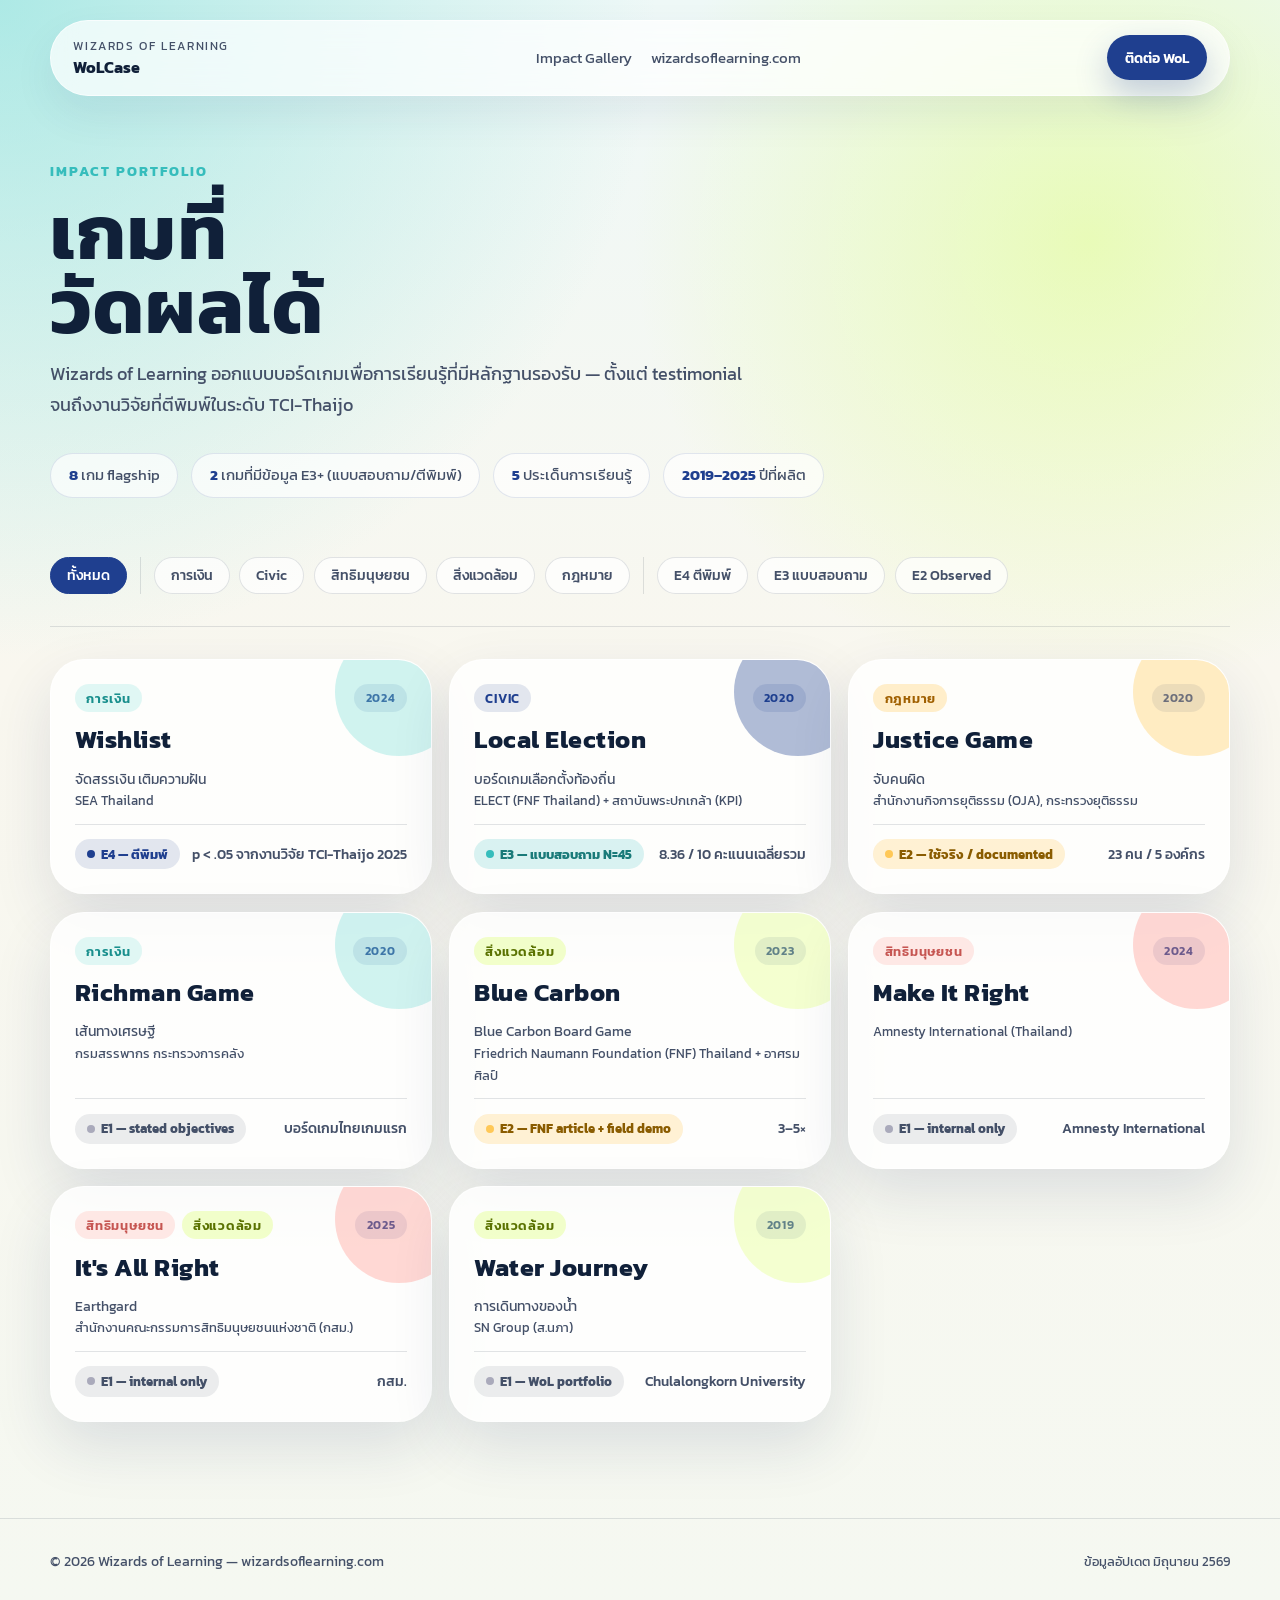
==== game.html @ ea37ae2d "feat: launch WoLCase Phase 1 — Impact Gallery + per-game detail pages - index.html: Impact Gallery w" ====
<!DOCTYPE html>
<html lang="th">
<head>
  <meta charset="UTF-8">
  <meta name="viewport" content="width=device-width, initial-scale=1.0">
  <title>WoLCase — Game Detail</title>
  <link rel="stylesheet" href="styles.css">
</head>
<body>

<header class="site-header">
  <div class="brand">
    <div>
      <span class="brand-kicker">Wizards of Learning</span>
      <strong>WoLCase</strong>
    </div>
  </div>
  <nav class="site-nav">
    <a href="index.html">Impact Gallery</a>
    <a href="https://wizardsoflearning.com" target="_blank" rel="noopener">wizardsoflearning.com</a>
  </nav>
  <a href="mailto:contact@wizardsoflearning.com" class="btn btn-primary" style="font-size:0.9rem;padding:0.55rem 1.1rem">ติดต่อ WoL</a>
</header>

<main id="main-content">
  <section class="section" style="padding-top:2rem">
    <a href="index.html" class="back-link">← กลับหน้า Impact Gallery</a>
  </section>
  <div id="page-body" style="min-height:60vh;display:flex;align-items:center;justify-content:center">
    <p style="color:var(--ink-soft)">กำลังโหลด…</p>
  </div>
</main>

<footer>
  <div class="footer-inner">
    <span>© 2026 Wizards of Learning — <a href="https://wizardsoflearning.com" target="_blank">wizardsoflearning.com</a></span>
    <span style="font-size:0.82rem;color:var(--ink-soft)">ข้อมูลอัปเดต มิถุนายน 2569</span>
  </div>
</footer>

<script>
const DOMAIN_COLORS = {
  finance:        { label:'การเงิน',       cls:'tag-mint' },
  civic:          { label:'Civic',          cls:'tag-navy' },
  'human-rights': { label:'สิทธิมนุษยชน', cls:'tag-coral' },
  environment:    { label:'สิ่งแวดล้อม',  cls:'tag-lime' },
  law:            { label:'กฎหมาย',        cls:'tag-sun'  },
};

const E_INFO = {
  4: { label:'Published', desc:'งานวิจัยที่ตีพิมพ์ในวารสารวิชาการ (TCI/Scopus) หรือรายงานประเมินผลจากองค์กรอิสระ', color:'var(--navy)' },
  3: { label:'Structured', desc:'ข้อมูลจากแบบสอบถาม / การทดสอบ pre-post (N≥30) วิเคราะห์ด้วยสถิติ', color:'var(--mint-deep)' },
  2: { label:'Observed', desc:'สังเกตและบันทึกโดย facilitator / partner — รายงาน event หรือบทความสื่อที่ยืนยันการใช้งาน', color:'var(--sun)' },
  1: { label:'Anecdote', desc:'Testimonial / stated learning objectives — ยังไม่มีการวัดที่เป็นระบบ', color:'#aab' },
};

const KABIR_LABELS = {
  K:'Knowledge',
  A:'Attitude',
  B:'Behavior',
  I:'Impact',
  R:'Reach',
};

function scoreDotsHTML(score, eClass){
  return [1,2,3,4].map(i=>
    `<div class="kabir-dot${i<=score?' filled '+eClass:''}"></div>`
  ).join('');
}

function eClass(s){ return s>=4?'e4':s>=3?'e3':s>=2?'e2':'e1'; }

function sourceTypeLabel(t){
  if(t==='published') return ['source-published','ตีพิมพ์'];
  if(t==='observed')  return ['source-observed','Observed'];
  return ['source-anecdote','Anecdote'];
}

function buildPage(g){
  const domTags = (g.domain||[]).map(d=>{
    const dc = DOMAIN_COLORS[d]||{label:d,cls:'tag-navy'};
    return `<span class="tag ${dc.cls}">${dc.label}</span>`;
  }).join('');

  const eInfo = E_INFO[g.e_score] || E_INFO[1];
  const ec = eClass(g.e_score);

  // KABIR cards
  const kabirCards = Object.entries(g.kabir||{}).map(([k,v])=>{
    const kec = eClass(v.score);
    return `
    <div class="kabir-card">
      <div class="kabir-letter">${k}</div>
      <div class="kabir-name">${KABIR_LABELS[k]||k}</div>
      <div class="kabir-score">${scoreDotsHTML(v.score, kec)}</div>
      <div class="kabir-note">${v.note||''}</div>
    </div>`;
  }).join('');

  // Stats
  const statCards = [
    g.players && { value:g.players, label:'จำนวนผู้เล่น' },
    g.duration && { value:g.duration, label:'ระยะเวลา' },
    g.r_label  && { value:g.r_label, label:'Reach' },
    g.target   && g.target!=='ไม่ระบุ' && { value:g.target, label:'กลุ่มเป้าหมาย' },
  ].filter(Boolean).slice(0,4);

  const statsHTML = statCards.map(s=>`
    <div class="stat-card">
      <div class="stat-value" style="font-size:${s.value.length>12?'1.1rem':'2.2rem'}">${s.value}</div>
      <div class="stat-label">${s.label}</div>
    </div>`).join('');

  // Quotes
  const quotesHTML = (g.quotes||[]).map(q=>`
    <div class="source-item" style="border-left:4px solid var(--mint-deep)">
      <div class="source-text" style="font-style:italic;font-size:0.95rem">
        "${q.text}"
        <small style="display:block;margin-top:0.35rem;font-style:normal;font-size:0.82rem">— ${q.source}</small>
      </div>
    </div>`).join('');

  // Quantitative block (Local Election special)
  let quantHTML = '';
  if(g.quantitative){
    const q = g.quantitative;
    quantHTML = `
    <section class="section stats-section" style="padding-top:0">
      <h2 style="font-size:1.4rem;margin-bottom:1rem">ผลการวิจัยเชิงปริมาณ</h2>
      <p style="color:var(--ink-soft);font-size:0.92rem;margin-bottom:1.2rem">N=${q.n} — ${q.context}</p>
      <div style="display:flex;flex-direction:column;gap:1rem">
        ${(q.constructs||[]).map(c=>`
          <div style="padding:1.2rem;border-radius:var(--radius-lg);background:rgba(255,255,255,0.8);border:1px solid var(--line);box-shadow:var(--shadow)">
            <div style="display:flex;justify-content:space-between;align-items:center;margin-bottom:0.75rem">
              <strong style="font-size:1rem">${c.name}</strong>
              <span class="e-badge e3" style="font-size:1rem">M = ${c.mean}</span>
            </div>
            ${(c.items||[]).slice(0,3).map(item=>`
              <div style="display:flex;justify-content:space-between;padding:0.4rem 0;border-top:1px solid var(--line);font-size:0.88rem;color:var(--ink-soft)">
                <span>${item.text}</span>
                <span style="font-weight:700;color:var(--navy)">${item.mean}${item.pct_high?` (${item.pct_high}%)`:''}</span>
              </div>`).join('')}
          </div>`).join('')}
      </div>
    </section>`;
  }

  // Sources
  const sourcesHTML = (g.sources||[]).map(s=>{
    const [cls,lbl] = sourceTypeLabel(s.type);
    return `
    <div class="source-item">
      <span class="source-badge ${cls}">E${s.e_score} ${lbl}</span>
      <div class="source-text">
        <strong>${s.title}</strong><br>${s.note||''}
      </div>
    </div>`;
  }).join('');

  // Gaps
  const gapsHTML = (g.gaps||[]).map(gap=>`
    <div style="display:flex;gap:0.6rem;padding:0.6rem 0;border-top:1px solid var(--line);font-size:0.9rem;color:var(--ink-soft)">
      <span style="flex:0 0 auto;color:var(--coral)">○</span>${gap}
    </div>`).join('');

  // E-scale
  const escaleHTML = [4,3,2,1].map(lvl=>`
    <div class="e-scale-row${g.e_score===lvl?' current':''}">
      <span class="e-scale-badge">E${lvl}</span>
      <span>${E_INFO[lvl].label}</span>
      ${g.e_score===lvl?'<span style="margin-left:auto">◀ ตอนนี้</span>':''}
    </div>`).join('');

  document.title = `WoLCase — ${g.name}`;

  return `
  <section class="section">
    <div class="game-hero">
      <div class="game-hero-copy">
        <span class="game-label">${domTags}</span>
        <h1>${g.name}<br><span style="opacity:0.6;font-size:0.55em;line-height:2">${g.name_th!==g.name?g.name_th:''}</span></h1>
        <p class="game-hero-lead">${g.headline_th}</p>
        <div class="game-facts">
          <div><strong>${g.year}</strong><span>ปีที่ผลิต</span></div>
          <div><strong style="font-size:1.2rem">${g.e_label||'E'+g.e_score}</strong><span>Evidence</span></div>
          <div><strong style="font-size:1.1rem">${g.r_label||'R'+g.r_score}</strong><span>Reach</span></div>
        </div>
      </div>
      <div class="e-showcase">
        <div class="e-showcase-label">Evidence Score</div>
        <div class="e-score-big">E${g.e_score}</div>
        <div class="e-score-name">${eInfo.label}</div>
        <div class="e-desc">${eInfo.desc}</div>
        <div class="e-scale">${escaleHTML}</div>
      </div>
    </div>
  </section>

  ${statsHTML ? `<section class="section stats-section"><div class="stats-grid">${statsHTML}</div></section>` : ''}

  <section class="section kabir-section">
    <h2>KABIR Impact Profile</h2>
    <p style="color:var(--ink-soft);margin-bottom:1.2rem;font-size:0.95rem">
      Knowledge · Attitude · Behavior · Impact · Reach — 5 มิติที่ WoL ติดตาม
    </p>
    <div class="kabir-grid">${kabirCards}</div>
  </section>

  ${quantHTML}

  ${quotesHTML ? `
  <section class="section" style="padding:1.5rem 0">
    <h2 style="font-size:1.4rem;margin-bottom:1rem">เสียงจากผู้ใช้</h2>
    <div style="display:flex;flex-direction:column;gap:0.75rem">${quotesHTML}</div>
  </section>` : ''}

  ${g.design_note ? `
  <section class="section" style="padding:1.5rem 0">
    <h2 style="font-size:1.4rem;margin-bottom:0.75rem">Game Design</h2>
    <div style="padding:1.2rem;border-radius:var(--radius-lg);background:rgba(255,255,255,0.8);border:1px solid var(--line);color:var(--ink-soft);font-size:0.95rem;line-height:1.75">${g.design_note}</div>
  </section>` : ''}

  ${g.client ? `
  <div class="section proposal-box">
    <div class="proposal-box-copy">
      <p>"${g.headline_th}"</p>
      <small>ลูกค้า: ${g.client} | ${g.source||''}</small>
    </div>
    <div class="proposal-box-actions">
      <a href="mailto:contact@wizardsoflearning.com?subject=สนใจ ${g.name}" class="btn btn-primary">ใช้ใน Proposal</a>
      <a href="index.html" class="btn btn-secondary">← ดูเกมอื่น</a>
    </div>
  </div>` : ''}

  <section class="section sources-section">
    <h2>แหล่งข้อมูล</h2>
    ${sourcesHTML}
    ${gapsHTML ? `
    <div style="margin-top:1.5rem">
      <h3 style="font-size:1.1rem;margin-bottom:0.5rem;color:var(--ink-soft)">ช่องว่างที่ยังขาด</h3>
      ${gapsHTML}
    </div>` : ''}
  </section>
  `;
}

async function init(){
  const params = new URLSearchParams(window.location.search);
  const slug = params.get('slug');
  if(!slug){
    window.location.href = 'index.html';
    return;
  }
  try {
    const res = await fetch(`data/${slug}.json`);
    if(!res.ok) throw new Error('not found');
    const g = await res.json();
    document.getElementById('page-body').innerHTML = buildPage(g);
  } catch(e){
    document.getElementById('page-body').innerHTML =
      '<div class="section" style="padding:4rem 0;color:var(--ink-soft)"><p>ไม่พบข้อมูลเกมนี้ — <a href="index.html">กลับหน้าหลัก</a></p></div>';
  }
}

init();
</script>
</body>
</html>
---- styles.css ----
@import url('https://fonts.googleapis.com/css2?family=Kanit:wght@400;500;600;700&display=swap');

:root {
  --bg: #f6f8f4;
  --surface: rgba(255,255,255,0.82);
  --surface-strong: #ffffff;
  --ink: #102039;
  --ink-soft: #445068;
  --mint: #78ddd7;
  --mint-deep: #36bdbc;
  --lime: #dfff7d;
  --coral: #ff8f88;
  --sun: #ffc857;
  --navy: #1f3f8f;
  --line: rgba(16,32,57,0.12);
  --shadow: 0 24px 60px rgba(21,45,98,0.12);
  --radius-xl: 34px;
  --radius-lg: 24px;
  --radius-md: 18px;
  --max-width: 1180px;
}

*{box-sizing:border-box;margin:0;padding:0}
html{scroll-behavior:smooth}

body {
  font-family: 'Kanit', 'Trebuchet MS', sans-serif;
  color: var(--ink);
  background:
    radial-gradient(circle at top left, rgba(120,221,215,0.55), transparent 32%),
    radial-gradient(circle at 85% 15%, rgba(223,255,125,0.5), transparent 26%),
    linear-gradient(180deg,#eef8f7 0%,#f9f7ef 42%,#f5f8f1 100%);
  min-height: 100vh;
}

a{color:inherit;text-decoration:none}
img{display:block;max-width:100%}
h1,h2,h3,h4{font-family:'Kanit','Trebuchet MS',sans-serif;letter-spacing:0.02em}
p{line-height:1.7}

/* NAV */
.site-header {
  width: min(calc(100% - 2rem), var(--max-width));
  margin: 1.25rem auto 0;
  display: flex;
  align-items: center;
  justify-content: space-between;
  gap: 1rem;
  padding: 0.9rem 1.4rem;
  border: 1px solid rgba(255,255,255,0.65);
  background: rgba(255,255,255,0.72);
  backdrop-filter: blur(16px);
  border-radius: 999px;
  box-shadow: 0 18px 40px rgba(34,61,117,0.08);
  position: sticky;
  top: 1rem;
  z-index: 30;
}
.brand{display:flex;align-items:center;gap:0.75rem}
.brand-kicker{display:block;font-size:0.72rem;color:var(--ink-soft);text-transform:uppercase;letter-spacing:0.14em}
.brand strong{display:block;font-size:1rem;font-weight:700}
.site-nav{display:flex;align-items:center;gap:1.2rem;color:var(--ink-soft);font-size:0.95rem}
.site-nav a:hover{color:var(--navy)}
.btn {
  display:inline-flex;align-items:center;justify-content:center;
  min-height:2.8rem;padding:0.7rem 1.2rem;
  border-radius:999px;font-family:inherit;font-size:0.95rem;font-weight:600;
  cursor:pointer;border:none;
  transition:transform 180ms ease,box-shadow 180ms ease;
}
.btn-primary{background:var(--navy);color:#fff;box-shadow:0 14px 32px rgba(31,63,143,0.26)}
.btn-primary:hover{transform:translateY(-2px);box-shadow:0 18px 40px rgba(31,63,143,0.32)}
.btn-secondary{background:rgba(255,255,255,0.7);color:var(--ink);border:1px solid var(--line)}
.btn-secondary:hover{transform:translateY(-2px);background:rgba(255,255,255,0.95)}

/* LAYOUT */
.section{width:min(calc(100% - 2rem),var(--max-width));margin:0 auto}

/* HERO */
.hero{padding:4rem 0 2.5rem}
.hero-eyebrow{color:var(--mint-deep);font-size:0.9rem;font-weight:700;text-transform:uppercase;letter-spacing:0.14em;margin-bottom:0.9rem}
.hero h1{font-size:clamp(2.8rem,6vw,5.5rem);line-height:0.96;margin-bottom:1rem;max-width:12ch}
.hero-lead{font-size:1.1rem;color:var(--ink-soft);max-width:44rem;margin-bottom:2rem;line-height:1.75}
.hero-stats{display:flex;flex-wrap:wrap;gap:0.8rem;margin-top:1.8rem}
.hero-stat{padding:0.65rem 1.1rem;border-radius:999px;border:1px solid rgba(31,63,143,0.12);background:rgba(255,255,255,0.65);color:var(--ink-soft);font-size:0.92rem}
.hero-stat strong{color:var(--navy);font-weight:700}

/* FILTER BAR */
.filter-bar{
  display:flex;flex-wrap:wrap;gap:0.6rem;
  padding:1.2rem 0 2rem;
  border-bottom:1px solid var(--line);
  margin-bottom:2rem;
}
.filter-chip{
  padding:0.45rem 1rem;border-radius:999px;
  border:1px solid var(--line);background:rgba(255,255,255,0.7);
  color:var(--ink-soft);font-size:0.88rem;font-weight:500;
  cursor:pointer;transition:all 160ms ease;font-family:inherit;
}
.filter-chip:hover,.filter-chip.active{
  background:var(--navy);color:#fff;border-color:var(--navy);
}
.filter-chip.active-mint{background:var(--mint-deep);color:#fff;border-color:var(--mint-deep)}
.filter-sep{width:1px;background:var(--line);margin:0 0.2rem;align-self:stretch}

/* GAME GRID */
.game-grid{
  display:grid;
  grid-template-columns:repeat(auto-fill,minmax(300px,1fr));
  gap:1.1rem;
  padding-bottom:4rem;
}
.game-card{
  border-radius:var(--radius-xl);
  background:rgba(255,255,255,0.82);
  border:1px solid rgba(255,255,255,0.75);
  box-shadow:var(--shadow);
  padding:1.5rem;
  display:flex;flex-direction:column;gap:0.75rem;
  transition:transform 200ms ease,box-shadow 200ms ease;
  cursor:pointer;text-decoration:none;color:var(--ink);
  position:relative;overflow:hidden;
}
.game-card:hover{transform:translateY(-4px);box-shadow:0 32px 72px rgba(21,45,98,0.18)}
.game-card-accent{
  position:absolute;top:-2rem;right:-2rem;
  width:8rem;height:8rem;border-radius:50%;
  opacity:0.35;pointer-events:none;
}
.game-card-tags{display:flex;flex-wrap:wrap;gap:0.4rem;margin-bottom:0.2rem}
.tag{
  display:inline-flex;align-items:center;padding:0.28rem 0.7rem;
  border-radius:999px;font-size:0.8rem;font-weight:600;
  text-transform:uppercase;letter-spacing:0.06em;
}
.tag-mint{background:rgba(120,221,215,0.22);color:#198f8d}
.tag-coral{background:rgba(255,143,136,0.2);color:#c65652}
.tag-navy{background:rgba(31,63,143,0.12);color:var(--navy)}
.tag-lime{background:rgba(223,255,125,0.4);color:#5a7200}
.tag-sun{background:rgba(255,200,87,0.3);color:#a06000}
.game-card h3{font-size:1.55rem;line-height:1.05;font-weight:700;margin-bottom:0.1rem}
.game-card-year{font-size:0.85rem;color:var(--ink-soft)}
.game-card-stat{
  margin-top:auto;padding-top:0.9rem;
  border-top:1px solid var(--line);
  display:flex;align-items:center;justify-content:space-between;
  gap:0.5rem;
}
.e-badge{
  display:inline-flex;align-items:center;gap:0.35rem;
  padding:0.35rem 0.75rem;border-radius:999px;font-size:0.82rem;font-weight:700;
}
.e4{background:rgba(31,63,143,0.12);color:var(--navy)}
.e3{background:rgba(54,189,188,0.18);color:#197a79}
.e2{background:rgba(255,200,87,0.25);color:#8a5c00}
.e1{background:rgba(16,32,57,0.08);color:var(--ink-soft)}
.e-dot{width:0.5rem;height:0.5rem;border-radius:50%;flex:0 0 auto}
.e4 .e-dot{background:var(--navy)}
.e3 .e-dot{background:var(--mint-deep)}
.e2 .e-dot{background:var(--sun)}
.e1 .e-dot{background:#aab}
.game-card-key{font-size:0.88rem;color:var(--ink-soft);font-weight:500}

.hidden{display:none!important}

/* GAME DETAIL PAGE */
.game-hero{
  display:grid;grid-template-columns:1.1fr 0.9fr;gap:2.5rem;
  align-items:center;padding:4rem 0 2.5rem;
}
.game-hero-copy{}
.game-label{
  display:inline-flex;margin-bottom:1rem;padding:0.5rem 0.9rem;
  border-radius:999px;background:rgba(255,255,255,0.72);
  border:1px solid rgba(16,32,57,0.09);color:var(--mint-deep);
  font-size:0.88rem;font-weight:700;letter-spacing:0.08em;text-transform:uppercase;
}
.game-hero h1{font-size:clamp(2.4rem,5.5vw,4.6rem);line-height:1.02;margin-bottom:0.9rem}
.game-hero-lead{color:var(--ink-soft);font-size:1.08rem;line-height:1.8;margin-bottom:1.5rem;max-width:40rem}
.game-facts{
  display:grid;grid-template-columns:repeat(3,minmax(0,1fr));gap:0.8rem;max-width:30rem;
}
.game-facts div{
  padding:1rem;border-radius:var(--radius-md);
  background:rgba(255,255,255,0.72);border:1px solid rgba(255,255,255,0.85);
  box-shadow:0 14px 32px rgba(31,63,143,0.08);
}
.game-facts strong{display:block;font-size:1.65rem;line-height:1;color:var(--navy);margin-bottom:0.3rem}
.game-facts span{display:block;font-size:0.84rem;color:var(--ink-soft)}

.e-showcase{
  padding:2rem;border-radius:var(--radius-xl);
  background:linear-gradient(140deg,rgba(31,63,143,0.95),rgba(54,189,188,0.9));
  color:#fff;box-shadow:var(--shadow);
}
.e-showcase-label{font-size:0.82rem;font-weight:700;text-transform:uppercase;letter-spacing:0.12em;opacity:0.75;margin-bottom:0.5rem}
.e-score-big{font-size:5rem;font-weight:700;line-height:1;margin-bottom:0.2rem}
.e-score-name{font-size:1.3rem;font-weight:700;margin-bottom:1.2rem}
.e-desc{font-size:0.95rem;opacity:0.85;line-height:1.65}
.e-scale{display:grid;gap:0.45rem;margin-top:1.4rem}
.e-scale-row{
  display:flex;align-items:center;gap:0.6rem;
  padding:0.5rem 0.75rem;border-radius:0.9rem;
  background:rgba(255,255,255,0.1);font-size:0.85rem;
}
.e-scale-row.current{background:rgba(255,255,255,0.22);font-weight:700}
.e-scale-badge{
  min-width:2rem;height:1.6rem;border-radius:0.4rem;
  display:inline-flex;align-items:center;justify-content:center;
  font-size:0.78rem;font-weight:700;background:rgba(255,255,255,0.15);
}

/* KABIR */
.kabir-section{padding:2.5rem 0}
.kabir-section h2{font-size:clamp(1.8rem,3.5vw,2.8rem);margin-bottom:1.2rem}
.kabir-grid{display:grid;grid-template-columns:repeat(5,minmax(0,1fr));gap:0.8rem}
.kabir-card{
  padding:1.2rem;border-radius:var(--radius-lg);
  background:rgba(255,255,255,0.8);border:1px solid rgba(255,255,255,0.75);
  box-shadow:var(--shadow);
}
.kabir-letter{font-size:2.4rem;font-weight:700;color:var(--navy);line-height:1}
.kabir-name{font-size:0.78rem;color:var(--ink-soft);text-transform:uppercase;letter-spacing:0.1em;margin:0.2rem 0 0.75rem}
.kabir-score{
  display:flex;gap:0.3rem;margin-bottom:0.6rem;
}
.kabir-dot{width:1rem;height:1rem;border-radius:50%;background:var(--line)}
.kabir-dot.filled.e4{background:var(--navy)}
.kabir-dot.filled.e3{background:var(--mint-deep)}
.kabir-dot.filled.e2{background:var(--sun)}
.kabir-dot.filled.e1{background:#aab}
.kabir-note{font-size:0.83rem;color:var(--ink-soft);line-height:1.55}

/* STATS */
.stats-section{padding:2rem 0}
.stats-grid{display:grid;grid-template-columns:repeat(auto-fill,minmax(200px,1fr));gap:0.9rem}
.stat-card{
  padding:1.35rem;border-radius:var(--radius-lg);
  background:rgba(255,255,255,0.8);border:1px solid rgba(255,255,255,0.75);
  box-shadow:var(--shadow);
}
.stat-value{font-size:2.2rem;font-weight:700;color:var(--navy);line-height:1;margin-bottom:0.35rem}
.stat-label{font-size:0.85rem;color:var(--ink-soft);line-height:1.5}

/* PROPOSAL BOX */
.proposal-box{
  padding:1.8rem;border-radius:var(--radius-xl);
  background:linear-gradient(135deg,rgba(223,255,125,0.78),rgba(120,221,215,0.9) 48%,rgba(31,63,143,0.92));
  margin:2.5rem 0;
  display:grid;grid-template-columns:1fr auto;gap:1.5rem;align-items:center;
}
.proposal-box-copy{background:rgba(255,255,255,0.88);border-radius:calc(var(--radius-xl) - 4px);padding:1.4rem}
.proposal-box-copy p{margin:0;font-size:1.05rem;line-height:1.7;font-style:italic;color:var(--ink)}
.proposal-box-copy small{display:block;margin-top:0.6rem;font-size:0.82rem;color:var(--ink-soft);font-style:normal}
.proposal-box-actions{display:flex;flex-direction:column;gap:0.7rem;flex:0 0 auto}

/* SOURCES */
.sources-section{padding:2rem 0 4rem}
.sources-section h2{font-size:1.5rem;margin-bottom:1rem}
.source-item{
  padding:1.1rem 1.3rem;border-radius:var(--radius-md);
  background:rgba(255,255,255,0.72);border:1px solid var(--line);
  margin-bottom:0.65rem;display:flex;align-items:flex-start;gap:1rem;
}
.source-badge{
  flex:0 0 auto;padding:0.3rem 0.6rem;border-radius:0.5rem;
  font-size:0.78rem;font-weight:700;text-transform:uppercase;
}
.source-published{background:rgba(31,63,143,0.12);color:var(--navy)}
.source-observed{background:rgba(255,200,87,0.25);color:#8a5c00}
.source-anecdote{background:rgba(16,32,57,0.08);color:var(--ink-soft)}
.source-text{font-size:0.9rem;line-height:1.65;color:var(--ink-soft)}
.source-text a{color:var(--mint-deep);text-decoration:underline;font-weight:600}

/* BACK LINK */
.back-link{display:inline-flex;align-items:center;gap:0.5rem;color:var(--ink-soft);font-size:0.9rem;margin:1.5rem 0 0.5rem;padding:0.6rem 0}
.back-link:hover{color:var(--navy)}

/* FOOTER */
footer{
  border-top:1px solid var(--line);padding:2rem 0;margin-top:2rem;
  color:var(--ink-soft);font-size:0.88rem;
}
.footer-inner{
  width:min(calc(100% - 2rem),var(--max-width));margin:0 auto;
  display:flex;align-items:center;justify-content:space-between;gap:1rem;
}

/* EMPTY STATE */
.empty-state{
  grid-column:1/-1;padding:4rem;text-align:center;
  color:var(--ink-soft);
}
.empty-state p{font-size:1.1rem}

/* RESPONSIVE */
@media(max-width:900px){
  .game-hero{grid-template-columns:1fr}
  .kabir-grid{grid-template-columns:repeat(3,1fr)}
  .proposal-box{grid-template-columns:1fr}
}
@media(max-width:640px){
  .site-nav{display:none}
  .kabir-grid{grid-template-columns:repeat(2,1fr)}
  .game-facts{grid-template-columns:repeat(2,1fr)}
}
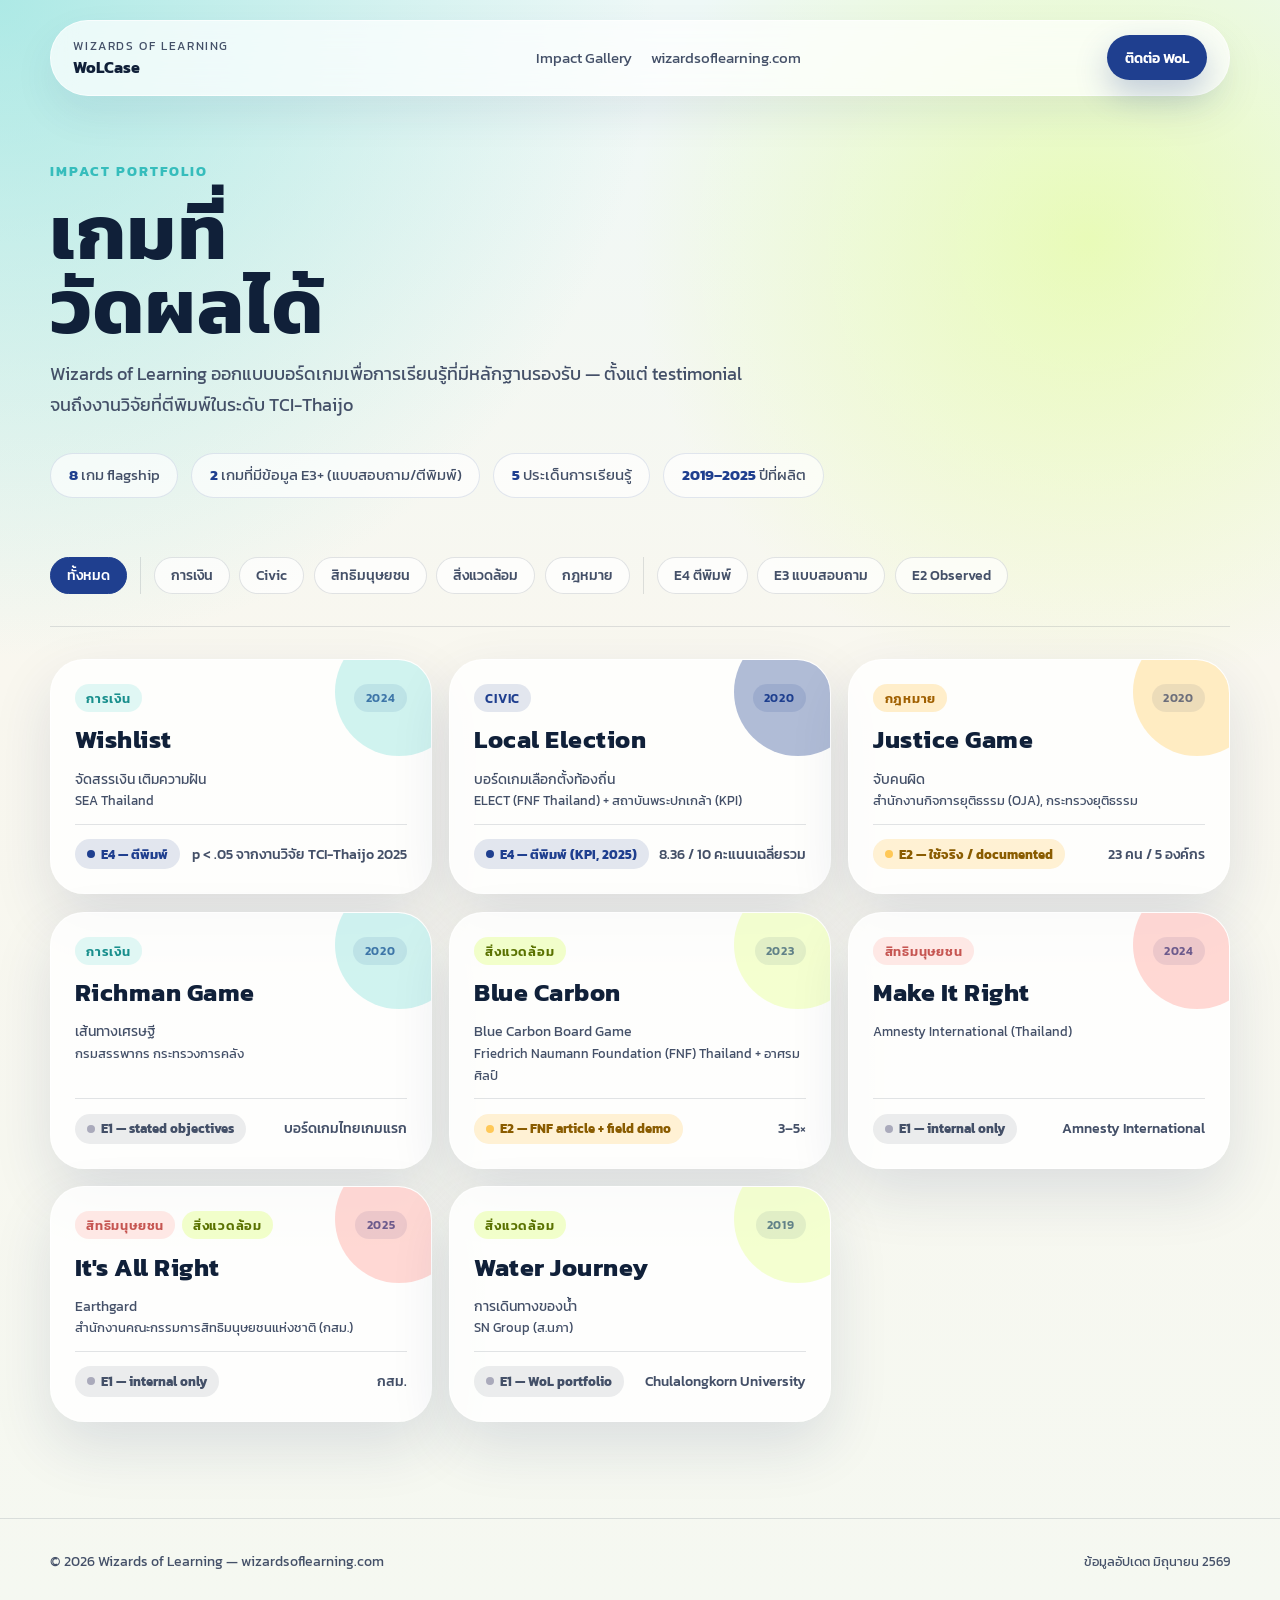
==== commit 0870bd1a: "fix: redesign game detail page layout + upgrade Local Election to E4 - game.html: full rewrite — sin" ====
--- a/game.html
+++ b/game.html
@@ -5,6 +5,171 @@
   <meta name="viewport" content="width=device-width, initial-scale=1.0">
   <title>WoLCase — Game Detail</title>
   <link rel="stylesheet" href="styles.css">
+  <style>
+    .gd-hero {
+      padding: 3rem 0 2rem;
+      border-bottom: 1px solid var(--line);
+      margin-bottom: 2.5rem;
+    }
+    .gd-eyebrow { display:flex;gap:0.5rem;flex-wrap:wrap;align-items:center;margin-bottom:1rem; }
+    .gd-title { font-size:clamp(2.6rem,7vw,5rem);line-height:1.0;font-weight:700;margin-bottom:0.4rem; }
+    .gd-title-sub { font-size:1.1rem;font-weight:500;color:var(--ink-soft);margin-bottom:1.25rem; }
+    .gd-headline {
+      font-size:1.1rem;color:var(--ink);line-height:1.8;max-width:54rem;
+      margin-bottom:2rem;padding:1.1rem 1.4rem;
+      background:rgba(255,255,255,0.8);
+      border-left:4px solid var(--mint-deep);
+      border-radius:0 var(--radius-md) var(--radius-md) 0;
+    }
+    .gd-meta { display:flex;flex-wrap:wrap;gap:0.65rem;align-items:center; }
+    .gd-chip {
+      display:inline-flex;align-items:center;gap:0.4rem;
+      padding:0.5rem 1rem;border-radius:999px;font-size:0.9rem;font-weight:600;
+      background:rgba(255,255,255,0.8);border:1px solid var(--line);
+    }
+    .gd-chip small { font-size:0.77rem;color:var(--ink-soft);font-weight:400;margin-left:0.15rem; }
+    .gd-chip-e { background:var(--navy);color:#fff;border-color:var(--navy);font-size:1rem; }
+
+    /* E-block */
+    .e-block {
+      padding:1.6rem;border-radius:var(--radius-xl);
+      background:linear-gradient(135deg,rgba(31,63,143,0.93),rgba(54,189,188,0.88));
+      color:#fff;margin-bottom:2.5rem;
+    }
+    .e-block-top { display:flex;align-items:center;gap:1.5rem;margin-bottom:0.9rem;flex-wrap:wrap; }
+    .e-big { font-size:4.5rem;font-weight:700;line-height:1; }
+    .e-label-wrap {}
+    .e-label-name { font-size:1.4rem;font-weight:700; }
+    .e-label-sub { font-size:0.85rem;opacity:0.75;margin-top:0.15rem; }
+    .e-desc { font-size:0.95rem;opacity:0.88;line-height:1.7;margin-bottom:1.2rem; }
+    .e-scale { display:grid;gap:0.4rem; }
+    .esr {
+      display:flex;align-items:center;gap:0.75rem;padding:0.5rem 0.85rem;
+      border-radius:0.75rem;background:rgba(255,255,255,0.1);font-size:0.88rem;
+    }
+    .esr.cur { background:rgba(255,255,255,0.22);font-weight:700; }
+    .esr .eb {
+      min-width:2.4rem;text-align:center;padding:0.2rem 0.4rem;
+      border-radius:0.4rem;font-size:0.8rem;font-weight:700;background:rgba(255,255,255,0.18);
+    }
+    .esr .em { margin-left:auto;font-size:0.8rem;opacity:0.75; }
+
+    /* Stat chips */
+    .sc-row { display:flex;flex-wrap:wrap;gap:0.75rem;margin-bottom:2.5rem; }
+    .sc {
+      padding:1rem 1.3rem;border-radius:var(--radius-lg);
+      background:rgba(255,255,255,0.82);border:1px solid rgba(255,255,255,0.75);
+      box-shadow:0 8px 24px rgba(21,45,98,0.09);min-width:140px;
+    }
+    .sc-v { font-size:1.5rem;font-weight:700;color:var(--navy);line-height:1.1;margin-bottom:0.25rem; }
+    .sc-v.sm { font-size:1rem; }
+    .sc-l { font-size:0.82rem;color:var(--ink-soft); }
+
+    /* KABIR */
+    .kb-wrap { margin-bottom:2.5rem; }
+    .kb-wrap h2 { font-size:1.55rem;margin-bottom:0.3rem; }
+    .kb-sub { font-size:0.88rem;color:var(--ink-soft);margin-bottom:1.1rem; }
+    .kb-grid { display:grid;grid-template-columns:repeat(5,1fr);gap:0.75rem; }
+    .kb-card {
+      padding:1.1rem;border-radius:var(--radius-lg);
+      background:rgba(255,255,255,0.82);border:1px solid rgba(255,255,255,0.75);
+      box-shadow:0 8px 24px rgba(21,45,98,0.08);
+    }
+    .kb-l { font-size:2rem;font-weight:700;color:var(--navy);line-height:1; }
+    .kb-n { font-size:0.73rem;color:var(--ink-soft);text-transform:uppercase;letter-spacing:0.09em;margin:0.15rem 0 0.6rem; }
+    .kb-dots { display:flex;gap:0.3rem;margin-bottom:0.5rem; }
+    .kd { width:0.9rem;height:0.9rem;border-radius:50%;background:var(--line);flex:0 0 auto; }
+    .kd.e4{background:var(--navy)}.kd.e3{background:var(--mint-deep)}.kd.e2{background:var(--sun)}.kd.e1{background:#b0bac8}
+    .kb-note { font-size:0.8rem;color:var(--ink-soft);line-height:1.55; }
+
+    /* Quant */
+    .qt-wrap { margin-bottom:2.5rem; }
+    .qt-wrap h2 { font-size:1.55rem;margin-bottom:0.5rem; }
+    .qt-ctx {
+      font-size:0.88rem;color:var(--ink-soft);
+      background:rgba(255,200,87,0.18);border-left:3px solid var(--sun);
+      padding:0.6rem 1rem;border-radius:0 var(--radius-md) var(--radius-md) 0;margin-bottom:1.1rem;
+    }
+    .qt-grid { display:grid;gap:0.9rem; }
+    .qt-card {
+      border-radius:var(--radius-lg);
+      background:rgba(255,255,255,0.82);border:1px solid rgba(255,255,255,0.75);
+      box-shadow:0 8px 24px rgba(21,45,98,0.08);overflow:hidden;
+    }
+    .qt-head {
+      display:flex;align-items:center;justify-content:space-between;
+      padding:0.9rem 1.25rem;border-bottom:1px solid var(--line);
+    }
+    .qt-name { font-weight:700;font-size:0.98rem; }
+    .qt-m {
+      display:flex;align-items:center;gap:0.35rem;
+      background:var(--mint-deep);color:#fff;
+      padding:0.28rem 0.75rem;border-radius:999px;font-weight:700;font-size:0.98rem;
+    }
+    .qt-m small { font-size:0.76rem;opacity:0.85; }
+    .qt-items { padding:0 1.25rem; }
+    .qt-item {
+      display:flex;align-items:flex-start;gap:0.75rem;
+      padding:0.6rem 0;border-top:1px solid var(--line);font-size:0.9rem;
+    }
+    .qt-text { flex:1;color:var(--ink-soft);line-height:1.5; }
+    .qt-score { flex:0 0 auto;font-weight:700;color:var(--navy);font-size:1.05rem;text-align:right;min-width:3.8rem; }
+    .qt-pct { font-size:0.78rem;color:var(--mint-deep);font-weight:500; }
+
+    /* Quotes */
+    .qw { margin-bottom:2.5rem; }
+    .qw h2 { font-size:1.55rem;margin-bottom:1rem; }
+    .qcard {
+      padding:1.2rem 1.5rem;border-radius:var(--radius-lg);
+      background:rgba(255,255,255,0.8);border:1px solid var(--line);
+      border-left:4px solid var(--mint);margin-bottom:0.75rem;
+    }
+    .qcard-t { font-style:italic;font-size:0.98rem;line-height:1.75;color:var(--ink); }
+    .qcard-s { margin-top:0.45rem;font-size:0.82rem;color:var(--ink-soft); }
+
+    /* CTA */
+    .cta-box {
+      border-radius:var(--radius-xl);
+      background:linear-gradient(135deg,rgba(223,255,125,0.7),rgba(120,221,215,0.85) 48%,rgba(31,63,143,0.9));
+      padding:1.75rem;margin-bottom:2.5rem;
+    }
+    .cta-inner {
+      background:rgba(255,255,255,0.92);border-radius:calc(var(--radius-xl) - 6px);
+      padding:1.3rem 1.5rem;margin-bottom:1rem;
+    }
+    .cta-inner p { font-size:0.98rem;line-height:1.75;font-style:italic;margin-bottom:0.35rem; }
+    .cta-inner small { font-size:0.81rem;color:var(--ink-soft);font-style:normal; }
+    .cta-actions { display:flex;gap:0.75rem;flex-wrap:wrap; }
+
+    /* Sources */
+    .sw { margin-bottom:4rem; }
+    .sw h2 { font-size:1.55rem;margin-bottom:1rem; }
+    .scard {
+      display:flex;align-items:flex-start;gap:1rem;
+      padding:1rem 1.25rem;border-radius:var(--radius-md);
+      background:rgba(255,255,255,0.72);border:1px solid var(--line);margin-bottom:0.6rem;
+    }
+    .sbadge {
+      flex:0 0 auto;padding:0.3rem 0.65rem;border-radius:0.5rem;
+      font-size:0.76rem;font-weight:700;text-transform:uppercase;white-space:nowrap;
+    }
+    .bp{background:rgba(31,63,143,0.12);color:var(--navy)}
+    .bo{background:rgba(255,200,87,0.25);color:#8a5c00}
+    .ba{background:rgba(16,32,57,0.08);color:var(--ink-soft)}
+    .stext { font-size:0.9rem;line-height:1.65;color:var(--ink-soft); }
+    .stitle { font-weight:600;color:var(--ink);margin-bottom:0.12rem; }
+
+    .gaps-h3 { font-size:1.05rem;color:var(--ink-soft);margin:1.5rem 0 0.5rem; }
+    .gaprow {
+      display:flex;gap:0.6rem;align-items:flex-start;
+      padding:0.5rem 0;border-top:1px solid var(--line);
+      font-size:0.9rem;color:var(--ink-soft);line-height:1.6;
+    }
+    .gapdot { flex:0 0 auto;color:var(--coral);margin-top:0.1rem; }
+
+    @media(max-width:860px){ .kb-grid{grid-template-columns:repeat(3,1fr)} }
+    @media(max-width:540px){ .kb-grid{grid-template-columns:repeat(2,1fr)} }
+  </style>
 </head>
 <body>
 
@@ -16,18 +181,15 @@
     </div>
   </div>
   <nav class="site-nav">
-    <a href="index.html">Impact Gallery</a>
+    <a href="index.html">← Impact Gallery</a>
     <a href="https://wizardsoflearning.com" target="_blank" rel="noopener">wizardsoflearning.com</a>
   </nav>
   <a href="mailto:contact@wizardsoflearning.com" class="btn btn-primary" style="font-size:0.9rem;padding:0.55rem 1.1rem">ติดต่อ WoL</a>
 </header>
 
-<main id="main-content">
-  <section class="section" style="padding-top:2rem">
-    <a href="index.html" class="back-link">← กลับหน้า Impact Gallery</a>
-  </section>
-  <div id="page-body" style="min-height:60vh;display:flex;align-items:center;justify-content:center">
-    <p style="color:var(--ink-soft)">กำลังโหลด…</p>
+<main>
+  <div id="page-body" class="section">
+    <p style="padding:4rem 0;color:var(--ink-soft)">กำลังโหลด…</p>
   </div>
 </main>
 
@@ -39,229 +201,175 @@
 </footer>
 
 <script>
-const DOMAIN_COLORS = {
-  finance:        { label:'การเงิน',       cls:'tag-mint' },
-  civic:          { label:'Civic',          cls:'tag-navy' },
-  'human-rights': { label:'สิทธิมนุษยชน', cls:'tag-coral' },
-  environment:    { label:'สิ่งแวดล้อม',  cls:'tag-lime' },
-  law:            { label:'กฎหมาย',        cls:'tag-sun'  },
+const DL = {finance:'การเงิน',civic:'Civic','human-rights':'สิทธิมนุษยชน',environment:'สิ่งแวดล้อม',law:'กฎหมาย'};
+const DC = {finance:'tag-mint',civic:'tag-navy','human-rights':'tag-coral',environment:'tag-lime',law:'tag-sun'};
+const KL = {K:'Knowledge',A:'Attitude',B:'Behavior',I:'Impact',R:'Reach'};
+const EI = {
+  4:{label:'Published',  desc:'ตีพิมพ์ในวารสารวิชาการ (TCI/Scopus) หรือรายงานประเมินผลอย่างเป็นทางการจากองค์กรวิจัยอิสระ'},
+  3:{label:'Structured', desc:'ข้อมูลจากแบบสอบถาม/การทดสอบที่เป็นระบบ (N≥30) วิเคราะห์ด้วยสถิติ'},
+  2:{label:'Observed',   desc:'สังเกตและบันทึกโดย facilitator/partner — event report หรือบทความสื่อที่ยืนยันการใช้งาน'},
+  1:{label:'Anecdote',   desc:'Testimonial / stated learning objectives — ยังไม่มีการวัดที่เป็นระบบ'}
 };
 
-const E_INFO = {
-  4: { label:'Published', desc:'งานวิจัยที่ตีพิมพ์ในวารสารวิชาการ (TCI/Scopus) หรือรายงานประเมินผลจากองค์กรอิสระ', color:'var(--navy)' },
-  3: { label:'Structured', desc:'ข้อมูลจากแบบสอบถาม / การทดสอบ pre-post (N≥30) วิเคราะห์ด้วยสถิติ', color:'var(--mint-deep)' },
-  2: { label:'Observed', desc:'สังเกตและบันทึกโดย facilitator / partner — รายงาน event หรือบทความสื่อที่ยืนยันการใช้งาน', color:'var(--sun)' },
-  1: { label:'Anecdote', desc:'Testimonial / stated learning objectives — ยังไม่มีการวัดที่เป็นระบบ', color:'#aab' },
-};
-
-const KABIR_LABELS = {
-  K:'Knowledge',
-  A:'Attitude',
-  B:'Behavior',
-  I:'Impact',
-  R:'Reach',
-};
-
-function scoreDotsHTML(score, eClass){
-  return [1,2,3,4].map(i=>
-    `<div class="kabir-dot${i<=score?' filled '+eClass:''}"></div>`
-  ).join('');
-}
-
-function eClass(s){ return s>=4?'e4':s>=3?'e3':s>=2?'e2':'e1'; }
-
-function sourceTypeLabel(t){
-  if(t==='published') return ['source-published','ตีพิมพ์'];
-  if(t==='observed')  return ['source-observed','Observed'];
-  return ['source-anecdote','Anecdote'];
-}
+function ec(s){ return s>=4?'e4':s>=3?'e3':s>=2?'e2':'e1'; }
+function dots(s,c){ return [1,2,3,4].map(i=>`<div class="kd${i<=s?' '+c:''}"></div>`).join(''); }
 
 function buildPage(g){
-  const domTags = (g.domain||[]).map(d=>{
-    const dc = DOMAIN_COLORS[d]||{label:d,cls:'tag-navy'};
-    return `<span class="tag ${dc.cls}">${dc.label}</span>`;
-  }).join('');
-
-  const eInfo = E_INFO[g.e_score] || E_INFO[1];
-  const ec = eClass(g.e_score);
-
-  // KABIR cards
-  const kabirCards = Object.entries(g.kabir||{}).map(([k,v])=>{
-    const kec = eClass(v.score);
-    return `
-    <div class="kabir-card">
-      <div class="kabir-letter">${k}</div>
-      <div class="kabir-name">${KABIR_LABELS[k]||k}</div>
-      <div class="kabir-score">${scoreDotsHTML(v.score, kec)}</div>
-      <div class="kabir-note">${v.note||''}</div>
-    </div>`;
-  }).join('');
-
-  // Stats
-  const statCards = [
-    g.players && { value:g.players, label:'จำนวนผู้เล่น' },
-    g.duration && { value:g.duration, label:'ระยะเวลา' },
-    g.r_label  && { value:g.r_label, label:'Reach' },
-    g.target   && g.target!=='ไม่ระบุ' && { value:g.target, label:'กลุ่มเป้าหมาย' },
-  ].filter(Boolean).slice(0,4);
-
-  const statsHTML = statCards.map(s=>`
-    <div class="stat-card">
-      <div class="stat-value" style="font-size:${s.value.length>12?'1.1rem':'2.2rem'}">${s.value}</div>
-      <div class="stat-label">${s.label}</div>
+  document.title = `WoLCase — ${g.name}`;
+  const ei = EI[g.e_score]||EI[1];
+
+  const domTags = (g.domain||[]).map(d=>`<span class="tag ${DC[d]||'tag-navy'}">${DL[d]||d}</span>`).join('');
+
+  const escale = [4,3,2,1].map(l=>`
+    <div class="esr${g.e_score===l?' cur':''}">
+      <span class="eb">E${l}</span>
+      <span>${EI[l].label}</span>
+      ${g.e_score===l?'<span class="em">← ตอนนี้</span>':''}
     </div>`).join('');
 
-  // Quotes
-  const quotesHTML = (g.quotes||[]).map(q=>`
-    <div class="source-item" style="border-left:4px solid var(--mint-deep)">
-      <div class="source-text" style="font-style:italic;font-size:0.95rem">
-        "${q.text}"
-        <small style="display:block;margin-top:0.35rem;font-style:normal;font-size:0.82rem">— ${q.source}</small>
-      </div>
+  const statChips = [
+    g.players&&{v:g.players,l:'จำนวนผู้เล่น'},
+    g.duration&&{v:g.duration,l:'ระยะเวลา'},
+    g.r_label&&{v:g.r_label,l:'Reach'},
+    g.target&&g.target!=='ไม่ระบุ'&&{v:g.target,l:'กลุ่มเป้าหมาย'},
+  ].filter(Boolean).map(c=>`
+    <div class="sc">
+      <div class="sc-v${c.v.length>14?' sm':''}">${c.v}</div>
+      <div class="sc-l">${c.l}</div>
     </div>`).join('');
 
-  // Quantitative block (Local Election special)
+  const kabir = Object.entries(g.kabir||{}).map(([k,v])=>`
+    <div class="kb-card">
+      <div class="kb-l">${k}</div>
+      <div class="kb-n">${KL[k]||k}</div>
+      <div class="kb-dots">${dots(v.score,ec(v.score))}</div>
+      <div class="kb-note">${v.note||'—'}</div>
+    </div>`).join('');
+
   let quantHTML = '';
   if(g.quantitative){
     const q = g.quantitative;
     quantHTML = `
-    <section class="section stats-section" style="padding-top:0">
-      <h2 style="font-size:1.4rem;margin-bottom:1rem">ผลการวิจัยเชิงปริมาณ</h2>
-      <p style="color:var(--ink-soft);font-size:0.92rem;margin-bottom:1.2rem">N=${q.n} — ${q.context}</p>
-      <div style="display:flex;flex-direction:column;gap:1rem">
-        ${(q.constructs||[]).map(c=>`
-          <div style="padding:1.2rem;border-radius:var(--radius-lg);background:rgba(255,255,255,0.8);border:1px solid var(--line);box-shadow:var(--shadow)">
-            <div style="display:flex;justify-content:space-between;align-items:center;margin-bottom:0.75rem">
-              <strong style="font-size:1rem">${c.name}</strong>
-              <span class="e-badge e3" style="font-size:1rem">M = ${c.mean}</span>
-            </div>
-            ${(c.items||[]).slice(0,3).map(item=>`
-              <div style="display:flex;justify-content:space-between;padding:0.4rem 0;border-top:1px solid var(--line);font-size:0.88rem;color:var(--ink-soft)">
-                <span>${item.text}</span>
-                <span style="font-weight:700;color:var(--navy)">${item.mean}${item.pct_high?` (${item.pct_high}%)`:''}</span>
-              </div>`).join('')}
-          </div>`).join('')}
+      <div class="qt-wrap">
+        <h2>ผลการวิจัยเชิงปริมาณ</h2>
+        <div class="qt-ctx">N = ${q.n} — ${q.context}</div>
+        <div class="qt-grid">
+          ${(q.constructs||[]).map(c=>`
+            <div class="qt-card">
+              <div class="qt-head">
+                <div class="qt-name">${c.name}</div>
+                <div class="qt-m">M = ${c.mean} <small>/ SD ${c.sd}</small></div>
+              </div>
+              <div class="qt-items">
+                ${(c.items||[]).map(it=>`
+                  <div class="qt-item">
+                    <div class="qt-text">${it.text}</div>
+                    <div class="qt-score">${it.mean}${it.pct_high?`<div class="qt-pct">${it.pct_high}%</div>`:''}</div>
+                  </div>`).join('')}
+              </div>
+            </div>`).join('')}
+        </div>
+      </div>`;
+  }
+
+  const quotes = (g.quotes||[]).length?`
+    <div class="qw">
+      <h2>เสียงจากผู้ใช้</h2>
+      ${g.quotes.map(q=>`
+        <div class="qcard">
+          <div class="qcard-t">"${q.text}"</div>
+          <div class="qcard-s">— ${q.source}</div>
+        </div>`).join('')}
+    </div>`:'';
+
+  const design = g.design_note?`
+    <div style="margin-bottom:2.5rem">
+      <h2 style="font-size:1.55rem;margin-bottom:0.75rem">Game Design</h2>
+      <div style="padding:1.2rem 1.4rem;border-radius:var(--radius-lg);background:rgba(255,255,255,0.8);border:1px solid var(--line);color:var(--ink-soft);font-size:0.95rem;line-height:1.8">${g.design_note}</div>
+    </div>`:'';
+
+  function sc(t){return t==='published'?'bp':t==='observed'?'bo':'ba';}
+  function sl(t,s){return `E${s} ${t==='published'?'ตีพิมพ์':t==='observed'?'Observed':'Anecdote'}`;}
+
+  const sources = (g.sources||[]).map(s=>`
+    <div class="scard">
+      <span class="sbadge ${sc(s.type)}">${sl(s.type,s.e_score)}</span>
+      <div class="stext"><div class="stitle">${s.title}</div>${s.note||''}</div>
+    </div>`).join('');
+
+  const gaps = (g.gaps||[]).length?`
+    <h3 class="gaps-h3">ช่องว่างที่ยังขาด</h3>
+    ${g.gaps.map(gap=>`
+      <div class="gaprow"><span class="gapdot">○</span><span>${gap}</span></div>`).join('')}`:'';
+
+  return `
+    <div class="gd-hero">
+      <div class="gd-eyebrow">${domTags}<span class="tag tag-navy">${g.year}</span></div>
+      <h1 class="gd-title">${g.name}</h1>
+      ${g.name_th&&g.name_th!==g.name?`<p class="gd-title-sub">${g.name_th}</p>`:''}
+      <blockquote class="gd-headline">${g.headline_th}</blockquote>
+      <div class="gd-meta">
+        <span class="gd-chip gd-chip-e">${g.e_label||'E'+g.e_score}</span>
+        <span class="gd-chip">${g.r_label||'R'+g.r_score}</span>
+        <span class="gd-chip">${g.client}<small>ลูกค้า</small></span>
+        ${(g.sdg||[]).map(s=>`<span class="gd-chip">${s}</span>`).join('')}
       </div>
-    </section>`;
-  }
-
-  // Sources
-  const sourcesHTML = (g.sources||[]).map(s=>{
-    const [cls,lbl] = sourceTypeLabel(s.type);
-    return `
-    <div class="source-item">
-      <span class="source-badge ${cls}">E${s.e_score} ${lbl}</span>
-      <div class="source-text">
-        <strong>${s.title}</strong><br>${s.note||''}
-      </div>
-    </div>`;
-  }).join('');
-
-  // Gaps
-  const gapsHTML = (g.gaps||[]).map(gap=>`
-    <div style="display:flex;gap:0.6rem;padding:0.6rem 0;border-top:1px solid var(--line);font-size:0.9rem;color:var(--ink-soft)">
-      <span style="flex:0 0 auto;color:var(--coral)">○</span>${gap}
-    </div>`).join('');
-
-  // E-scale
-  const escaleHTML = [4,3,2,1].map(lvl=>`
-    <div class="e-scale-row${g.e_score===lvl?' current':''}">
-      <span class="e-scale-badge">E${lvl}</span>
-      <span>${E_INFO[lvl].label}</span>
-      ${g.e_score===lvl?'<span style="margin-left:auto">◀ ตอนนี้</span>':''}
-    </div>`).join('');
-
-  document.title = `WoLCase — ${g.name}`;
-
-  return `
-  <section class="section">
-    <div class="game-hero">
-      <div class="game-hero-copy">
-        <span class="game-label">${domTags}</span>
-        <h1>${g.name}<br><span style="opacity:0.6;font-size:0.55em;line-height:2">${g.name_th!==g.name?g.name_th:''}</span></h1>
-        <p class="game-hero-lead">${g.headline_th}</p>
-        <div class="game-facts">
-          <div><strong>${g.year}</strong><span>ปีที่ผลิต</span></div>
-          <div><strong style="font-size:1.2rem">${g.e_label||'E'+g.e_score}</strong><span>Evidence</span></div>
-          <div><strong style="font-size:1.1rem">${g.r_label||'R'+g.r_score}</strong><span>Reach</span></div>
+    </div>
+
+    <div class="e-block">
+      <div class="e-block-top">
+        <div class="e-big">E${g.e_score}</div>
+        <div class="e-label-wrap">
+          <div class="e-label-name">${ei.label}</div>
+          <div class="e-label-sub">Evidence Score — WoL KABIR Framework</div>
         </div>
       </div>
-      <div class="e-showcase">
-        <div class="e-showcase-label">Evidence Score</div>
-        <div class="e-score-big">E${g.e_score}</div>
-        <div class="e-score-name">${eInfo.label}</div>
-        <div class="e-desc">${eInfo.desc}</div>
-        <div class="e-scale">${escaleHTML}</div>
+      <div class="e-desc">${ei.desc}</div>
+      <div class="e-scale">${escale}</div>
+    </div>
+
+    ${statChips?`<div class="sc-row">${statChips}</div>`:''}
+
+    <div class="kb-wrap">
+      <h2>KABIR Impact Profile</h2>
+      <p class="kb-sub">Knowledge · Attitude · Behavior · Impact · Reach — 5 มิติที่วัด (จุดสีแสดงระดับ evidence ที่มี)</p>
+      <div class="kb-grid">${kabir}</div>
+    </div>
+
+    ${quantHTML}
+    ${quotes}
+    ${design}
+
+    ${g.client?`
+    <div class="cta-box">
+      <div class="cta-inner">
+        <p>${g.headline_th}</p>
+        <small>ลูกค้า: ${g.client}${g.source?' | '+g.source:''}</small>
       </div>
-    </div>
-  </section>
-
-  ${statsHTML ? `<section class="section stats-section"><div class="stats-grid">${statsHTML}</div></section>` : ''}
-
-  <section class="section kabir-section">
-    <h2>KABIR Impact Profile</h2>
-    <p style="color:var(--ink-soft);margin-bottom:1.2rem;font-size:0.95rem">
-      Knowledge · Attitude · Behavior · Impact · Reach — 5 มิติที่ WoL ติดตาม
-    </p>
-    <div class="kabir-grid">${kabirCards}</div>
-  </section>
-
-  ${quantHTML}
-
-  ${quotesHTML ? `
-  <section class="section" style="padding:1.5rem 0">
-    <h2 style="font-size:1.4rem;margin-bottom:1rem">เสียงจากผู้ใช้</h2>
-    <div style="display:flex;flex-direction:column;gap:0.75rem">${quotesHTML}</div>
-  </section>` : ''}
-
-  ${g.design_note ? `
-  <section class="section" style="padding:1.5rem 0">
-    <h2 style="font-size:1.4rem;margin-bottom:0.75rem">Game Design</h2>
-    <div style="padding:1.2rem;border-radius:var(--radius-lg);background:rgba(255,255,255,0.8);border:1px solid var(--line);color:var(--ink-soft);font-size:0.95rem;line-height:1.75">${g.design_note}</div>
-  </section>` : ''}
-
-  ${g.client ? `
-  <div class="section proposal-box">
-    <div class="proposal-box-copy">
-      <p>"${g.headline_th}"</p>
-      <small>ลูกค้า: ${g.client} | ${g.source||''}</small>
-    </div>
-    <div class="proposal-box-actions">
-      <a href="mailto:contact@wizardsoflearning.com?subject=สนใจ ${g.name}" class="btn btn-primary">ใช้ใน Proposal</a>
-      <a href="index.html" class="btn btn-secondary">← ดูเกมอื่น</a>
-    </div>
-  </div>` : ''}
-
-  <section class="section sources-section">
-    <h2>แหล่งข้อมูล</h2>
-    ${sourcesHTML}
-    ${gapsHTML ? `
-    <div style="margin-top:1.5rem">
-      <h3 style="font-size:1.1rem;margin-bottom:0.5rem;color:var(--ink-soft)">ช่องว่างที่ยังขาด</h3>
-      ${gapsHTML}
-    </div>` : ''}
-  </section>
-  `;
+      <div class="cta-actions">
+        <a href="mailto:contact@wizardsoflearning.com?subject=สนใจ ${g.name}" class="btn btn-primary">ใช้ใน Proposal</a>
+        <a href="index.html" class="btn btn-secondary">← ดูเกมอื่น</a>
+      </div>
+    </div>`:''}
+
+    <div class="sw">
+      <h2>แหล่งข้อมูล</h2>
+      ${sources}
+      ${gaps}
+    </div>`;
 }
 
 async function init(){
-  const params = new URLSearchParams(window.location.search);
-  const slug = params.get('slug');
-  if(!slug){
-    window.location.href = 'index.html';
-    return;
-  }
+  const slug = new URLSearchParams(window.location.search).get('slug');
+  if(!slug){ window.location.href='index.html'; return; }
   try {
-    const res = await fetch(`data/${slug}.json`);
-    if(!res.ok) throw new Error('not found');
-    const g = await res.json();
+    const g = await fetch(`data/${slug}.json`).then(r=>{ if(!r.ok) throw new Error(); return r.json(); });
     document.getElementById('page-body').innerHTML = buildPage(g);
-  } catch(e){
+  } catch {
     document.getElementById('page-body').innerHTML =
-      '<div class="section" style="padding:4rem 0;color:var(--ink-soft)"><p>ไม่พบข้อมูลเกมนี้ — <a href="index.html">กลับหน้าหลัก</a></p></div>';
+      '<p style="padding:4rem 0;color:var(--ink-soft)">ไม่พบข้อมูลเกมนี้ — <a href="index.html">กลับหน้าหลัก</a></p>';
   }
 }
-
 init();
 </script>
 </body>
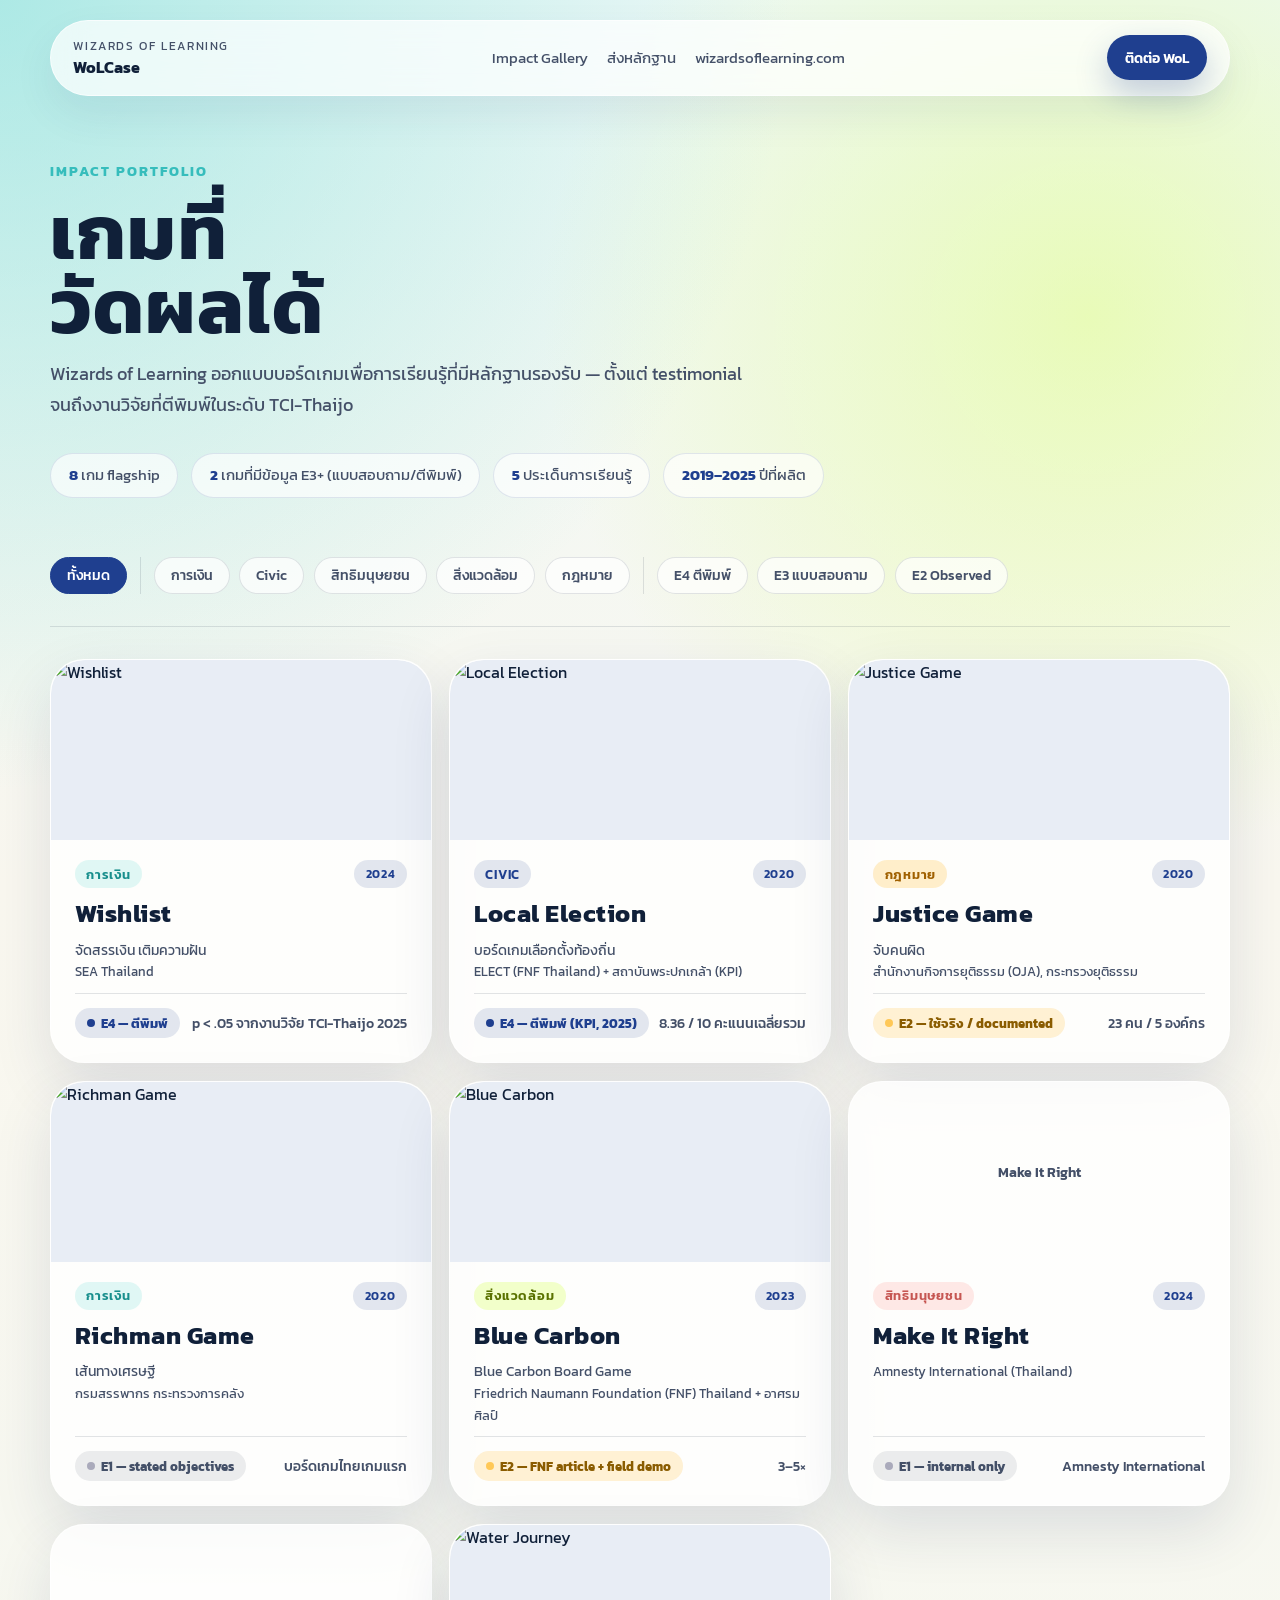
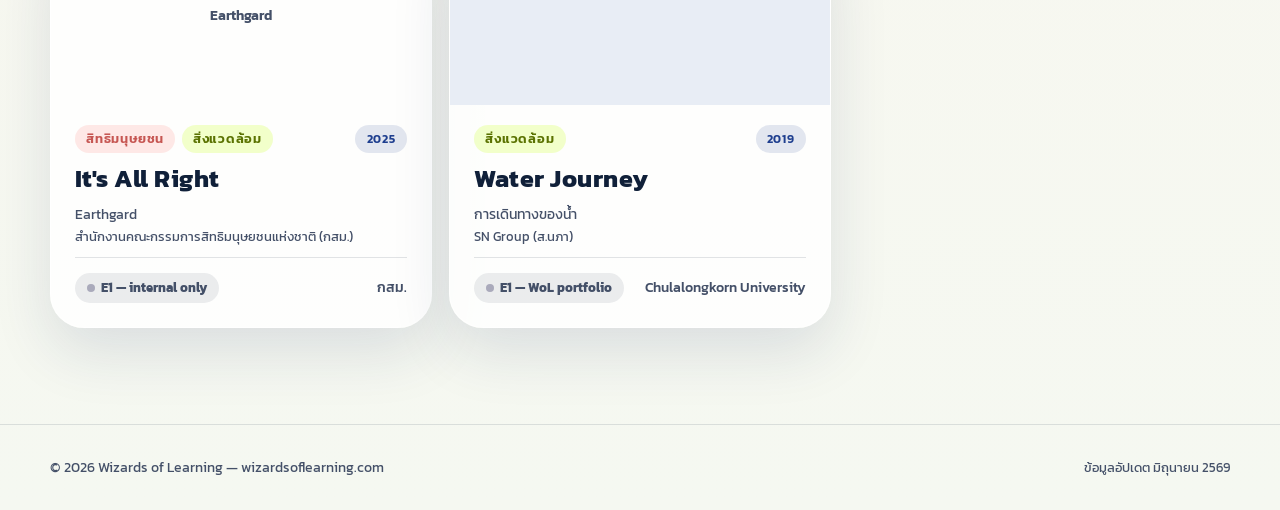
==== commit 35459036: "Add game box images, submit page, and nav link - Gallery cards and game detail pages show box images" ====
--- a/game.html
+++ b/game.html
@@ -6,6 +6,11 @@
   <title>WoLCase — Game Detail</title>
   <link rel="stylesheet" href="styles.css">
   <style>
+    .gd-img {
+      width:100%;max-height:360px;overflow:hidden;border-radius:var(--radius-xl);
+      margin-bottom:2rem;background:#e8edf5;
+    }
+    .gd-img img { width:100%;height:100%;object-fit:cover;display:block;max-height:360px; }
     .gd-hero {
       padding: 3rem 0 2rem;
       border-bottom: 1px solid var(--line);
@@ -302,7 +307,12 @@
     ${g.gaps.map(gap=>`
       <div class="gaprow"><span class="gapdot">○</span><span>${gap}</span></div>`).join('')}`:'';
 
+  const heroImg = g.image_drive_id
+    ? `<div class="gd-img"><img src="https://drive.google.com/thumbnail?id=${g.image_drive_id}&sz=w800" alt="${g.name}"></div>`
+    : '';
+
   return `
+    ${heroImg}
     <div class="gd-hero">
       <div class="gd-eyebrow">${domTags}<span class="tag tag-navy">${g.year}</span></div>
       <h1 class="gd-title">${g.name}</h1>
--- a/styles.css
+++ b/styles.css
@@ -116,11 +116,25 @@
   background:rgba(255,255,255,0.82);
   border:1px solid rgba(255,255,255,0.75);
   box-shadow:var(--shadow);
-  padding:1.5rem;
-  display:flex;flex-direction:column;gap:0.75rem;
+  display:flex;flex-direction:column;
   transition:transform 200ms ease,box-shadow 200ms ease;
   cursor:pointer;text-decoration:none;color:var(--ink);
   position:relative;overflow:hidden;
+}
+.game-card-img{
+  width:100%;height:180px;overflow:hidden;border-radius:var(--radius-xl) var(--radius-xl) 0 0;
+  background:#e8edf5;flex:0 0 180px;
+}
+.game-card-img img{width:100%;height:100%;object-fit:cover;display:block;transition:transform 300ms ease}
+.game-card:hover .game-card-img img{transform:scale(1.04)}
+.game-card-img-placeholder{
+  display:flex;align-items:center;justify-content:center;
+  font-size:0.85rem;font-weight:600;color:var(--ink-soft);
+  text-align:center;padding:1rem;
+}
+.game-card-body{
+  padding:1.25rem 1.5rem 1.5rem;
+  display:flex;flex-direction:column;gap:0.6rem;flex:1;
 }
 .game-card:hover{transform:translateY(-4px);box-shadow:0 32px 72px rgba(21,45,98,0.18)}
 .game-card-accent{
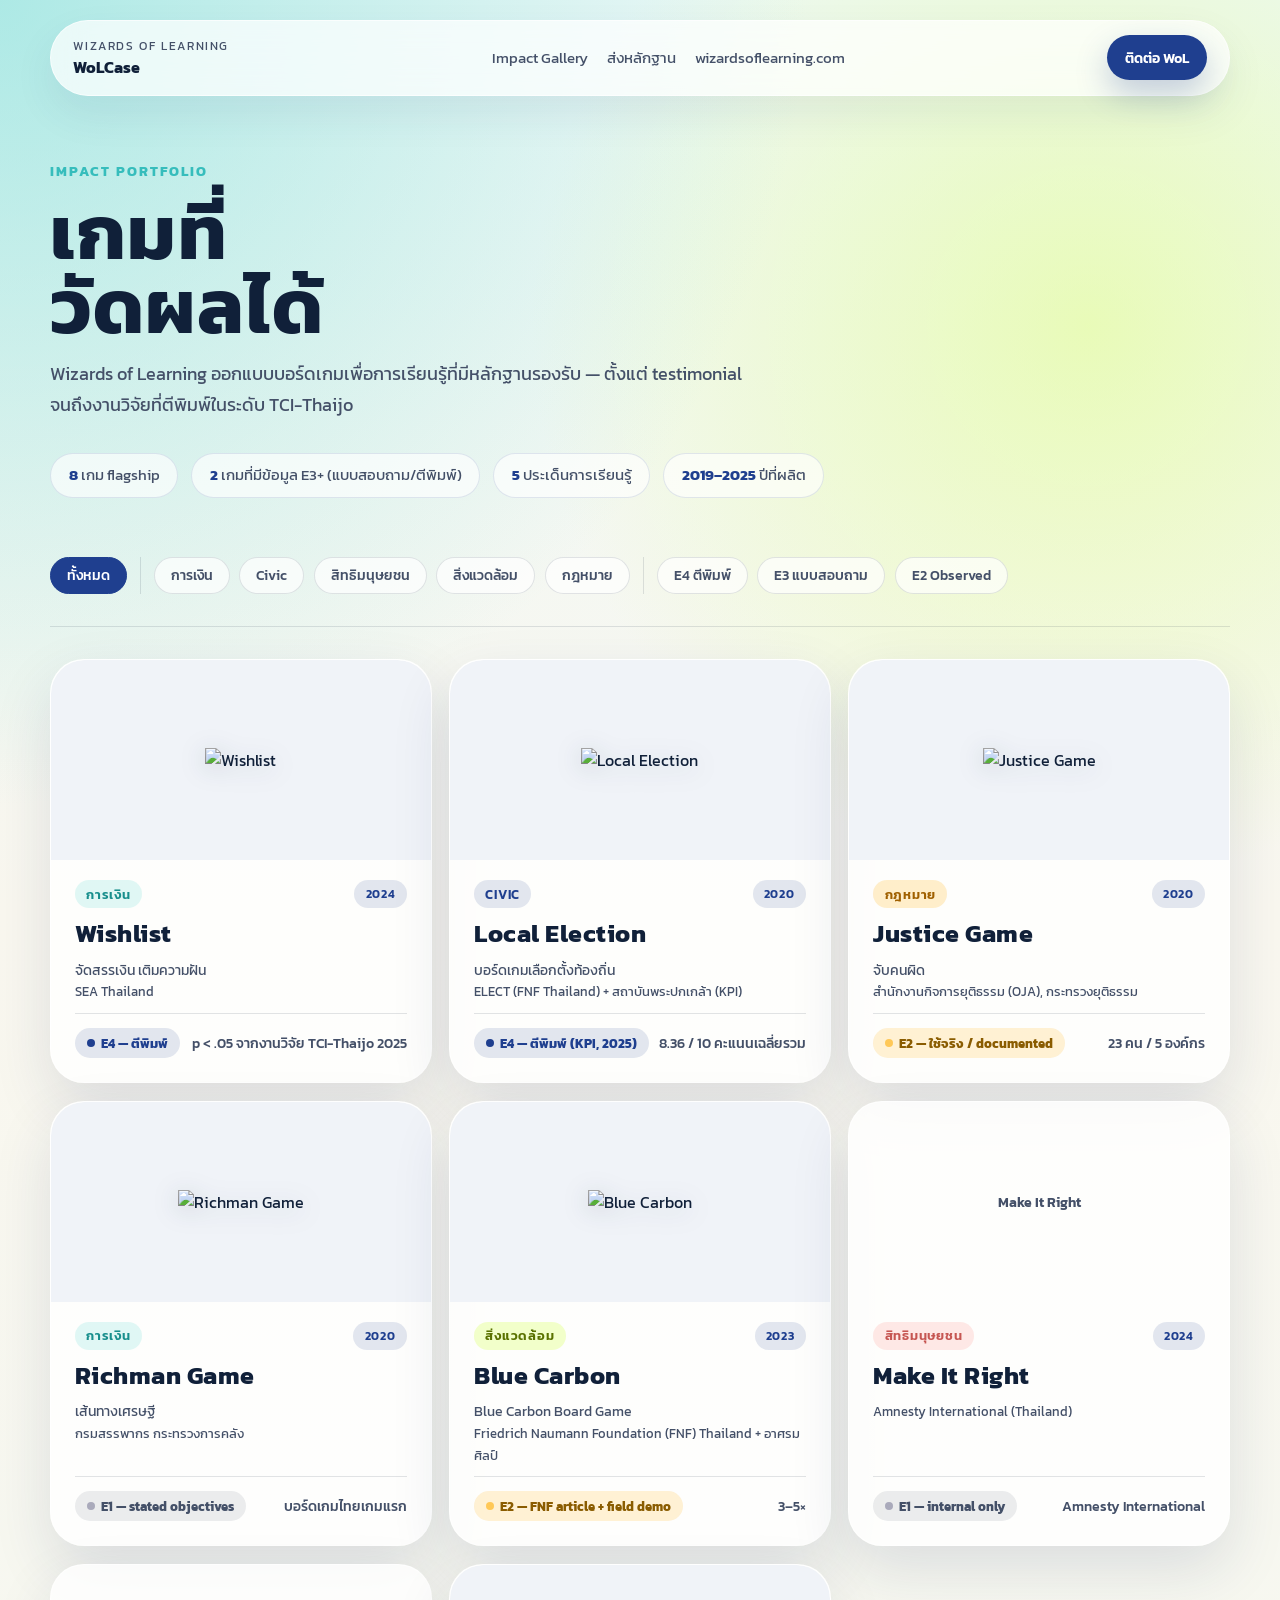
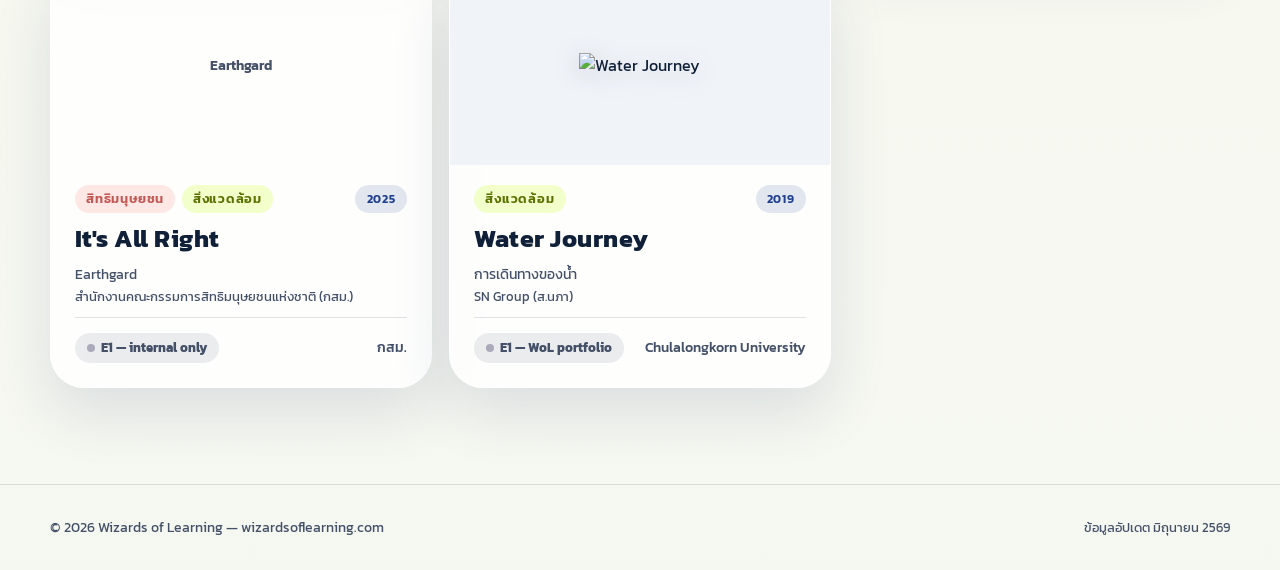
==== commit 0b7830d0: "Per-game submit CTA + full-box image display - game.html: submit evidence CTA bar per game, links to" ====
--- a/game.html
+++ b/game.html
@@ -7,10 +7,16 @@
   <link rel="stylesheet" href="styles.css">
   <style>
     .gd-img {
-      width:100%;max-height:360px;overflow:hidden;border-radius:var(--radius-xl);
-      margin-bottom:2rem;background:#e8edf5;
-    }
-    .gd-img img { width:100%;height:100%;object-fit:cover;display:block;max-height:360px; }
+      width:100%;border-radius:var(--radius-xl);
+      margin-bottom:2rem;background:#f0f3f8;
+      display:flex;align-items:center;justify-content:center;
+      padding:2rem;min-height:200px;
+    }
+    .gd-img img {
+      max-width:320px;max-height:320px;width:auto;height:auto;
+      object-fit:contain;display:block;
+      filter:drop-shadow(0 8px 28px rgba(16,32,57,0.22));
+    }
     .gd-hero {
       padding: 3rem 0 2rem;
       border-bottom: 1px solid var(--line);
@@ -145,6 +151,18 @@
     .cta-inner p { font-size:0.98rem;line-height:1.75;font-style:italic;margin-bottom:0.35rem; }
     .cta-inner small { font-size:0.81rem;color:var(--ink-soft);font-style:normal; }
     .cta-actions { display:flex;gap:0.75rem;flex-wrap:wrap; }
+
+    /* Submit evidence CTA */
+    .submit-evidence-cta {
+      display:flex;align-items:center;gap:1.25rem;flex-wrap:wrap;
+      background:rgba(120,221,215,0.12);border:1.5px solid rgba(54,189,188,0.3);
+      border-radius:var(--radius-lg);padding:1.25rem 1.5rem;margin-bottom:2.5rem;
+    }
+    .sec-icon { font-size:2rem;flex:0 0 auto; }
+    .submit-evidence-cta div { flex:1;min-width:200px; }
+    .submit-evidence-cta div strong { display:block;font-size:1rem;margin-bottom:0.25rem; }
+    .submit-evidence-cta div p { font-size:0.88rem;color:var(--ink-soft);line-height:1.6;margin:0; }
+    .sec-btn { white-space:nowrap;flex:0 0 auto; }
 
     /* Sources */
     .sw { margin-bottom:4rem; }
@@ -358,9 +376,19 @@
       </div>
       <div class="cta-actions">
         <a href="mailto:contact@wizardsoflearning.com?subject=สนใจ ${g.name}" class="btn btn-primary">ใช้ใน Proposal</a>
+        <a href="submit.html?game=${g.slug}&name=${encodeURIComponent(g.name)}" class="btn btn-secondary">ส่งหลักฐานการใช้เกมนี้</a>
         <a href="index.html" class="btn btn-secondary">← ดูเกมอื่น</a>
       </div>
     </div>`:''}
+
+    <div class="submit-evidence-cta">
+      <div class="sec-icon">📬</div>
+      <div>
+        <strong>เคยใช้เกมนี้กับกลุ่มเป้าหมาย?</strong>
+        <p>ส่งภาพถ่าย ผลสำรวจ หรือรายงานมาได้เลย — หลักฐานของคุณจะช่วยยืนยันผลลัพธ์และยกระดับ E-score ของเกม</p>
+      </div>
+      <a href="submit.html?game=${g.slug}&name=${encodeURIComponent(g.name)}" class="btn btn-primary sec-btn">ส่งหลักฐาน →</a>
+    </div>
 
     <div class="sw">
       <h2>แหล่งข้อมูล</h2>
--- a/styles.css
+++ b/styles.css
@@ -122,15 +122,21 @@
   position:relative;overflow:hidden;
 }
 .game-card-img{
-  width:100%;height:180px;overflow:hidden;border-radius:var(--radius-xl) var(--radius-xl) 0 0;
-  background:#e8edf5;flex:0 0 180px;
-}
-.game-card-img img{width:100%;height:100%;object-fit:cover;display:block;transition:transform 300ms ease}
+  width:100%;height:200px;overflow:hidden;border-radius:var(--radius-xl) var(--radius-xl) 0 0;
+  background:#f0f3f8;flex:0 0 200px;
+  display:flex;align-items:center;justify-content:center;
+}
+.game-card-img img{
+  max-width:90%;max-height:180px;width:auto;height:auto;
+  object-fit:contain;display:block;
+  transition:transform 300ms ease;
+  filter:drop-shadow(0 4px 12px rgba(16,32,57,0.18));
+}
 .game-card:hover .game-card-img img{transform:scale(1.04)}
 .game-card-img-placeholder{
   display:flex;align-items:center;justify-content:center;
   font-size:0.85rem;font-weight:600;color:var(--ink-soft);
-  text-align:center;padding:1rem;
+  text-align:center;padding:1rem;width:100%;height:100%;
 }
 .game-card-body{
   padding:1.25rem 1.5rem 1.5rem;
